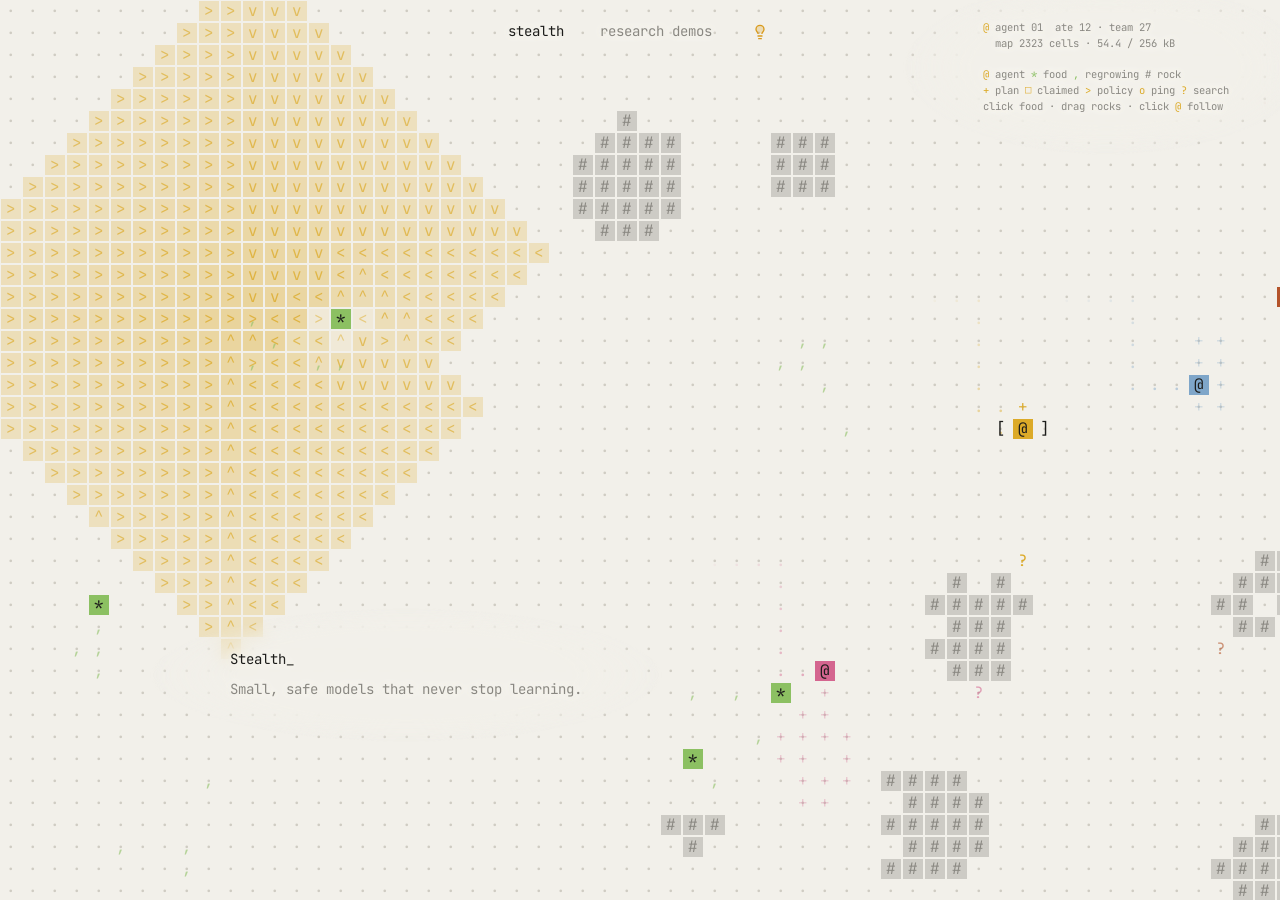
==== index.html @ bd8e2ba2 "Added the page" ====
<!doctype html>
<html lang="en">
<head>
  <meta charset="utf-8">
  <meta name="viewport" content="width=device-width, initial-scale=1">
  <title>Verdin Systems</title>
  <link rel="icon" href="data:image/svg+xml,<svg xmlns='http://www.w3.org/2000/svg' viewBox='0 0 16 16'><rect width='16' height='16' fill='%23d8b23c'/></svg>">
  <script>try { if (localStorage.getItem('theme') === 'dark') document.documentElement.dataset.theme = 'dark'; } catch {}</script>
  <link rel="preconnect" href="https://fonts.googleapis.com">
  <link rel="preconnect" href="https://fonts.gstatic.com" crossorigin>
  <link rel="stylesheet" href="https://fonts.googleapis.com/css2?family=JetBrains+Mono:wght@400;600&display=swap">
  <link rel="stylesheet" href="style.css">
</head>
<body>
  <canvas id="world" aria-hidden="true"></canvas>
  <nav>
    <a href="index.html" aria-current="page">stealth</a>
    <a href="demos.html">research demos</a>
    <button id="lamp" aria-label="Toggle light" aria-pressed="true">
      <svg width="16" height="16" viewBox="0 0 24 24" fill="none" stroke="currentColor" stroke-width="2" stroke-linecap="round" stroke-linejoin="round"><path d="M15 14c.2-1 .7-1.7 1.5-2.5 1-.9 1.5-2.2 1.5-3.5A6 6 0 0 0 6 8c0 1 .2 2.2 1.5 3.5.7.7 1.3 1.5 1.5 2.5"/><path d="M9 18h6"/><path d="M10 22h4"/></svg>
    </button>
  </nav>
  <pre id="hud" aria-hidden="true"></pre>
  <main>
    <p>Stealth<span class="cursor">_</span></p>
    <p class="mission">Small, safe models that never stop learning.</p>
  </main>
  <script src="sim.js"></script>
</body>
</html>
---- style.css ----
:root {
  color-scheme: light;
  --bg: #f2f0ea; --fg: #1d1d1b; --muted: #8a8882; --ink: #1d1d1b;
  --g: #d4658f; --d: #8a8882; --y: #dcaa28; --r: #b4532a; --s: #8cc062; --b: #7fa6c9;
  --trail: #cfccc3;
}
:root[data-theme="dark"] {
  color-scheme: dark;
  --bg: #1a1a19; --fg: #ecebe6; --muted: #7d7c77; --ink: #1a1a19;
  --g: #e58fb7; --d: #5b5a56; --y: #d8b23c; --r: #b85a2e; --s: #8fb56a; --b: #7d97ad;
  --trail: #3a3936;
}

* { margin: 0; box-sizing: border-box; }
html, body { height: 100%; }
body {
  background: var(--bg); color: var(--fg); overflow: hidden; cursor: crosshair; touch-action: none;
  font: 14px/1.7 "JetBrains Mono", ui-monospace, "SF Mono", Menlo, Consolas, monospace;
}

#world { position: fixed; inset: 0; width: 100%; height: 100%; pointer-events: none; }

nav {
  position: fixed; top: 20px; left: 0; right: 0; z-index: 1;
  display: flex; justify-content: center; align-items: center; gap: 36px;
}
nav a { color: var(--muted); text-decoration: none; }
nav a:hover, nav a[aria-current] { color: var(--fg); }
nav button { background: none; border: 0; padding: 4px; color: var(--muted); cursor: pointer; display: grid; }
nav button:hover { color: var(--fg); }
nav button[aria-pressed="true"] { color: #d99a1c; }
nav button[aria-pressed="true"] svg { fill: currentColor; fill-opacity: .25; }

/* switching theme: the new colors spread outward from the bulb */
::view-transition-old(root), ::view-transition-new(root) { animation: none; mix-blend-mode: normal; }
::view-transition-old(root) { z-index: 0; }
::view-transition-new(root) { z-index: 1; }

#hud {
  position: fixed; top: 20px; right: max(16px, 4vw); z-index: 1;
  font-family: inherit; font-size: 10.5px; line-height: 1.5; color: var(--muted); pointer-events: none;
}

main {
  position: fixed; left: max(16px, 18vw); bottom: 22vh; z-index: 1;
}
main::before, #hud::before {
  content: ''; position: absolute; inset: -40px -80px; z-index: -1;
  background: color-mix(in srgb, var(--bg) 55%, transparent);
  -webkit-backdrop-filter: blur(8px); backdrop-filter: blur(8px);
  -webkit-mask-image: radial-gradient(closest-side, #000 65%, transparent);
  mask-image: radial-gradient(closest-side, #000 65%, transparent);
}
nav, #hud, main { text-shadow: 0 0 8px var(--bg), 0 0 8px var(--bg), 0 0 3px var(--bg); }
.mission { margin-top: 6px; color: var(--muted); }
.cursor { animation: blink 1.1s steps(1) infinite; }
@keyframes blink { 50% { opacity: 0; } }

@media (max-width: 640px) { nav { gap: 20px; font-size: 13px; } #hud { display: none; } }
@media (prefers-reduced-motion: reduce) { .cursor { animation: none; } }

/* research demos, as a post: a scrolling column over a quiet world */
body.post { overflow-x: hidden; overflow-y: auto; touch-action: auto; cursor: auto; }
body.post #world { opacity: .3; }
main.post { position: relative; left: auto; bottom: auto; width: min(620px, calc(100vw - 32px)); margin: 90px auto; }
main.post::before { inset: -30px -60px;
  -webkit-mask-image: linear-gradient(90deg, transparent, #000 60px, #000 calc(100% - 60px), transparent); mask-image: linear-gradient(90deg, transparent, #000 60px, #000 calc(100% - 60px), transparent); background: color-mix(in srgb, var(--bg) 80%, transparent); }
main.post > * + * { margin-top: 16px; }
main.post h2 { font-size: 15px; font-weight: 600; margin-top: 40px; }
main.post h1 { font-size: 22px; line-height: 1.3; font-weight: 600; margin-top: 4px; }
.meta, .caption { font-size: 12px; line-height: 1.6; color: var(--muted); }
main.post a { color: var(--fg); text-underline-offset: 3px; }
.row { display: flex; flex-wrap: wrap; gap: 4px 18px; }
main.post button { font: inherit; background: none; border: 0; padding: 0; color: var(--fg); cursor: pointer; text-decoration: underline dotted; text-underline-offset: 3px; }
main.post button[hidden] { display: none; }
main.post button[aria-pressed="true"] { color: var(--y); }
#games button, #pad button { text-decoration: none; color: var(--muted); }
#games button:hover, #games button[aria-current], #pad button:hover { color: var(--fg); }
#games button[aria-current]::before { content: '> '; color: var(--y); }
#stage { height: 44vh; display: flex; align-items: flex-end; }
#stage canvas { display: block; image-rendering: pixelated; background: #000; max-height: 100%; touch-action: none;
  box-shadow: 0 0 0 1px var(--trail), 0 0 0 7px var(--bg), 0 0 0 8px var(--trail); }
.caption { white-space: pre-wrap; margin-top: 12px; min-height: 3em; }
@media (max-width: 640px) { main.post { margin-top: 70px; } main.post::before { inset: -30px -16px; } }

/* the list of posts */
.posts { list-style: none; padding: 0; margin-top: 32px; }
.posts li + li { margin-top: 28px; }
.posts a { display: flex; gap: 20px; align-items: flex-start; text-decoration: none; color: var(--fg); }
.posts img { flex: none; image-rendering: pixelated; box-shadow: 0 0 0 1px var(--trail), 0 0 0 5px var(--bg), 0 0 0 6px var(--trail); margin: 6px; }
.posts strong { display: block; font-weight: 600; margin-top: 2px; }
.posts a:hover strong { text-decoration: underline; text-underline-offset: 3px; }
.posts .summary { display: block; margin-top: 6px; color: var(--muted); }
@media (max-width: 640px) { .posts a { flex-direction: column; } }

/* the write-up under the demo */
main.post h3 { font-size: 14px; font-weight: 600; margin-top: 28px; }
.writeup > * + * { margin-top: 16px; }
.writeup img { display: block; max-width: 100%; height: auto; image-rendering: pixelated; margin: 0 auto; }
.writeup ul, .writeup ol { padding-left: 20px; }
.writeup li + li { margin-top: 6px; }
.writeup code { overflow-wrap: anywhere; font-family: inherit; font-size: 12.5px; color: var(--muted); }
.writeup .table { overflow-x: auto; }
.writeup table { border-collapse: collapse; font-size: 12px; line-height: 1.5; min-width: 100%; }
.writeup th, .writeup td { text-align: left; vertical-align: top; padding: 5px 14px 5px 0; border-bottom: 1px solid var(--trail); }
.writeup th { font-weight: 600; color: var(--muted); }
.writeup .gallery { display: flex; flex-wrap: wrap; gap: 12px; align-items: flex-start; }
.writeup .gallery img { width: calc(25% - 9px); margin: 0; }
.video video { display: block; width: auto; max-width: 100%; max-height: 80vh; aspect-ratio: 9 / 16; background: #000;
  box-shadow: 0 0 0 1px var(--trail), 0 0 0 7px var(--bg), 0 0 0 8px var(--trail); margin: 8px; }
nav.toc { position: static; display: flex; flex-direction: column; align-items: flex-start; gap: 2px; margin-top: 40px; font-size: 13px; }
nav.toc a { color: var(--muted); text-decoration: none; }
nav.toc a:hover { color: var(--fg); }
nav.toc a::before { content: '# '; color: var(--y); }
[id] { scroll-margin-top: 64px; }
@media (max-width: 640px) { .writeup .gallery img { width: calc(50% - 6px); } }
/* on a scrolling page the nav needs its own ground */
body.post > nav { z-index: 2; top: 0; padding: 20px 0 16px; background: linear-gradient(var(--bg) 75%, transparent); }
/* centred: the column on the page, and inside it the demo, the media and the headings */
main.post h1, main.post h2, main.post > .meta, .caption, .row { text-align: center; justify-content: center; }
main.post > p:not(.meta):not(.caption) { text-align: left; }
#stage { justify-content: center; }
.video video, .writeup img { margin-left: auto; margin-right: auto; }
.writeup .gallery { justify-content: center; }
.posts a { justify-content: center; }
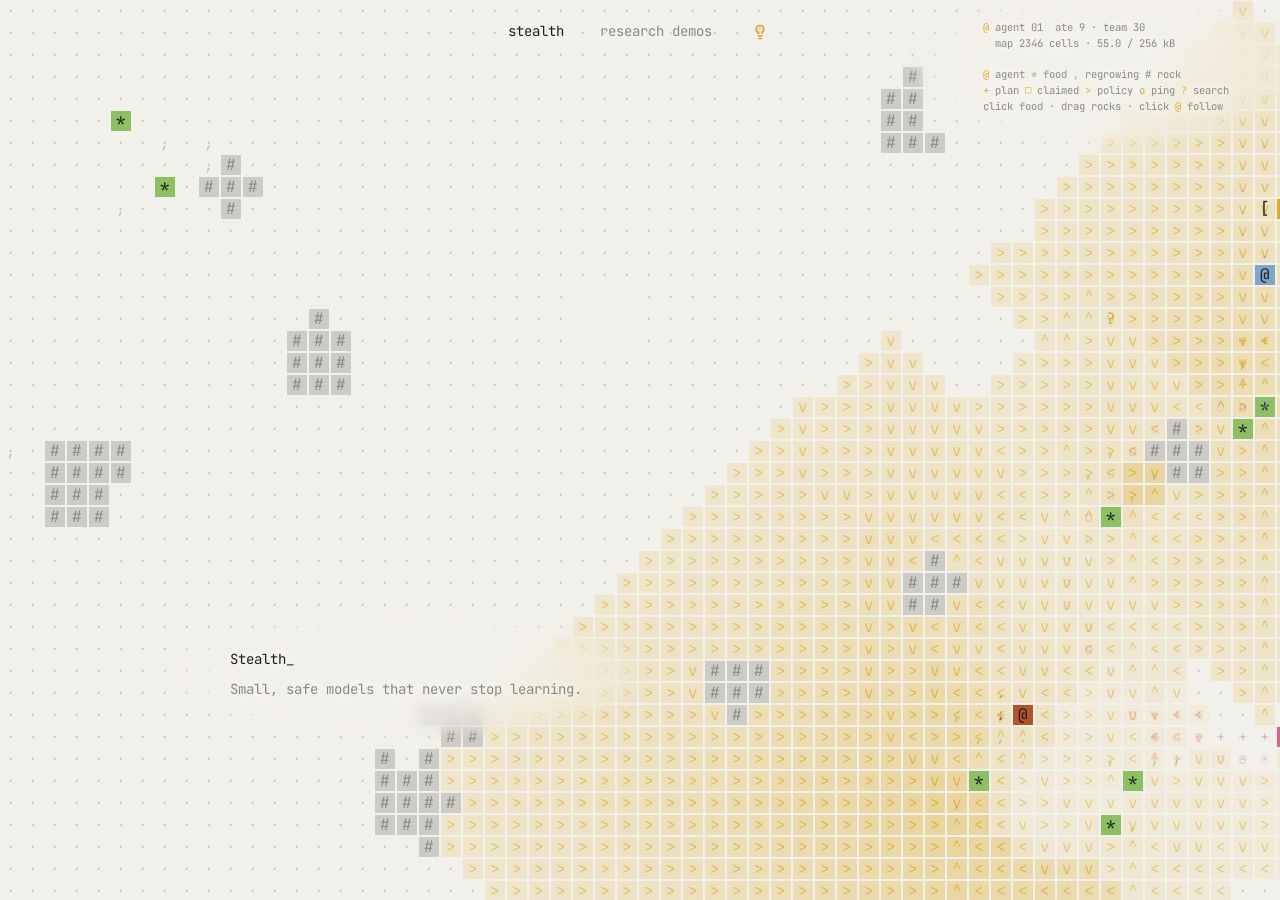
==== commit cabea2c5: "Change page title from 'Verdin Systems' to 'Stealth'" ====
--- a/index.html
+++ b/index.html
@@ -3,7 +3,7 @@
 <head>
   <meta charset="utf-8">
   <meta name="viewport" content="width=device-width, initial-scale=1">
-  <title>Verdin Systems</title>
+  <title>Stealth</title>
   <link rel="icon" href="data:image/svg+xml,<svg xmlns='http://www.w3.org/2000/svg' viewBox='0 0 16 16'><rect width='16' height='16' fill='%23d8b23c'/></svg>">
   <script>try { if (localStorage.getItem('theme') === 'dark') document.documentElement.dataset.theme = 'dark'; } catch {}</script>
   <link rel="preconnect" href="https://fonts.googleapis.com">
